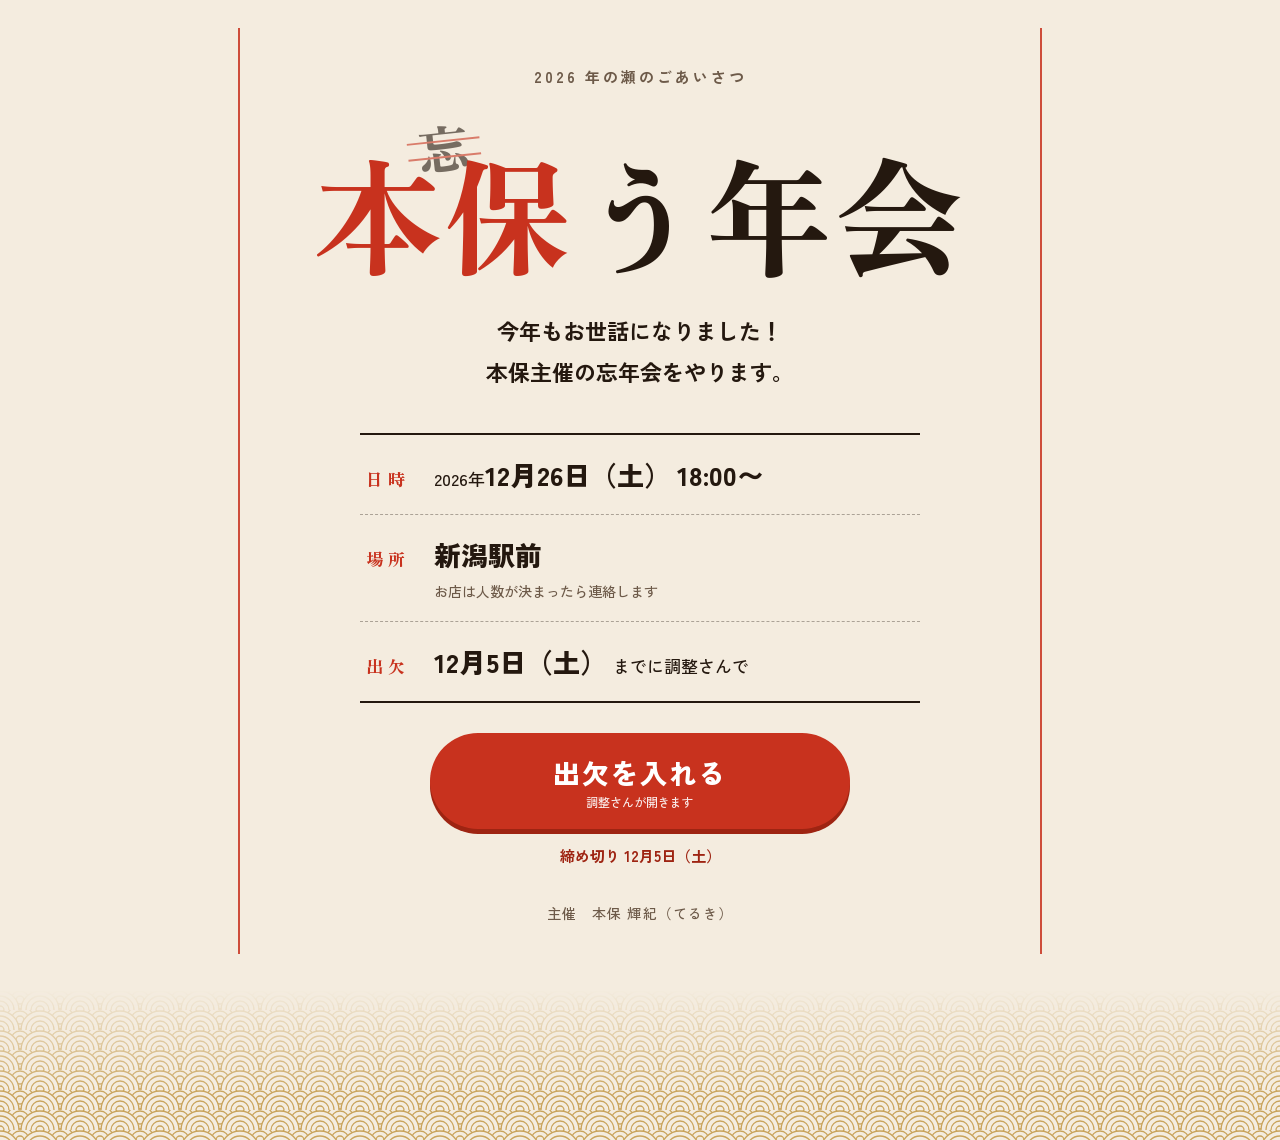
==== bonenkai-2026/index.html @ 5df753cf "本保う年会: 写真を外し、写真なしの版（dabc7ca）に戻す。OGPも写真なしの画像に" ====
<!doctype html>
<html lang="ja">
<head>
<meta charset="utf-8">
<meta name="viewport" content="width=device-width,initial-scale=1">
<title>本保う年会｜2026年12月26日（土）18:00〜 新潟駅前</title>
<meta name="description" content="今年もお世話になりました！本保主催の忘年会をやります。2026年12月26日（土）18:00〜、新潟駅前。出欠は12月5日（土）までに調整さんでお知らせください。">
<meta name="robots" content="noindex,nofollow">
<meta property="og:type" content="website">
<meta property="og:title" content="本保う年会｜12月26日（土）18:00〜 新潟駅前">
<meta property="og:description" content="今年もお世話になりました！本保主催の忘年会をやります。出欠は12月5日（土）までに調整さんで。">
<meta property="og:url" content="https://honbo-teruki.github.io/client-previews/bonenkai-2026/">
<meta property="og:image" content="https://honbo-teruki.github.io/client-previews/bonenkai-2026/img/ogp-v3.png">
<meta property="og:image:width" content="1200">
<meta property="og:image:height" content="630">
<meta name="twitter:card" content="summary_large_image">
<meta name="theme-color" content="#f4ecdf">
<link rel="icon" href="img/favicon.ico" sizes="any">
<link rel="icon" type="image/png" href="img/favicon-48.png">
<link rel="apple-touch-icon" href="img/apple-touch-icon.png">
<link rel="preconnect" href="https://fonts.googleapis.com">
<link rel="preconnect" href="https://fonts.gstatic.com" crossorigin>
<link href="https://fonts.googleapis.com/css2?family=Zen+Old+Mincho:wght@700;900&family=Zen+Kaku+Gothic+New:wght@500;700;900&display=swap" rel="stylesheet">
<link rel="stylesheet" href="style.css?v=4">
</head>
<body>
<main class="sheet">
  <p class="season"><span class="nw">2026</span> <span class="nw">年の瀬のごあいさつ</span></p>

  <h1 class="title" aria-label="本保う年会">
    <span class="honbo">
      <span class="strike" aria-hidden="true">忘</span>
      <span class="hb">本保</span>
    </span><span class="rest">う年会</span>
  </h1>

  <p class="msg"><span class="nw">今年もお世話に</span><span class="nw">なりました！</span><br><span class="nw">本保主催の忘年会を</span><span class="nw">やります。</span></p>

  <dl class="menu">
    <div class="row">
      <dt>日時</dt>
      <dd><span class="nw">2026年</span><span class="nw big">12月26日（土）</span><span class="nw big">18:00〜</span></dd>
    </div>
    <div class="row">
      <dt>場所</dt>
      <dd><span class="nw big">新潟駅前</span><small><span class="nw">お店は人数が決まったら</span><span class="nw">連絡します</span></small></dd>
    </div>
    <div class="row">
      <dt>出欠</dt>
      <dd><span class="nw big">12月5日（土）</span><span class="nw">までに調整さんで</span></dd>
    </div>
  </dl>

  <div class="cta">
    <a class="btn" href="https://chouseisan.com/s?h=5b93fd0602bd4fe986247aafb72ce0ce" target="_blank" rel="noopener">
      <span class="btn-main"><span class="nw">出欠を入れる</span></span>
      <span class="btn-sub"><span class="nw">調整さんが開きます</span></span>
    </a>
    <p class="due"><span class="nw">締め切り</span> <span class="nw">12月5日（土）</span></p>
  </div>

  <p class="host"><span class="nw">主催</span>　<span class="nw">本保 輝紀（てるき）</span></p>
</main>
<div class="wave" aria-hidden="true"></div>
</body>
</html>
---- bonenkai-2026/style.css ----
:root{
  --paper:#f4ecdf; --ink:#24180f; --shu:#c8321e; --shu-dark:#9e2412; --gold:#b8892f; --muted:#6d5a49;
}
*{box-sizing:border-box;margin:0;padding:0}
html{-webkit-text-size-adjust:100%}
body{
  background:var(--paper);
  color:var(--ink);
  font-family:"Zen Kaku Gothic New","Hiragino Kaku Gothic ProN","Noto Sans JP",sans-serif;
  font-weight:500; line-height:1.7;
  word-break:keep-all; overflow-wrap:anywhere; line-break:strict;
  min-height:100vh;
}
.nw{white-space:nowrap;display:inline-block}
.sheet{
  max-width:640px; margin:0 auto; padding:44px 24px 40px;
  position:relative;
}
/* 縦の朱の罫（品書きの縁） */
.sheet::before,.sheet::after{
  content:""; position:absolute; top:28px; bottom:28px; width:2px; background:var(--shu); opacity:.85;
}
.sheet::before{left:8px} .sheet::after{right:8px}

.season{
  font-size:13px; letter-spacing:.2em; color:var(--muted); text-align:center; font-weight:700;
}

/* タイトル */
.title{
  font-family:"Zen Old Mincho","Hiragino Mincho ProN","Noto Serif JP",serif;
  font-weight:900; text-align:center; line-height:1;
  margin:34px 0 26px; white-space:nowrap;
  font-size:clamp(46px,16vw,112px); letter-spacing:.02em;
}
.honbo{position:relative; display:inline-block}
.hb{
  color:var(--shu);
  position:relative; display:inline-block;
}
/* 赤ペンで直した「忘」 */
.strike{
  position:absolute; left:50%; top:-.52em; transform:translateX(-50%) rotate(-6deg);
  font-size:.4em; color:var(--ink); opacity:.6; line-height:1;
}
.strike::after{
  content:""; position:absolute; left:-18%; right:-18%; top:38%; height:.26em;
  border-top:2px solid var(--shu); border-bottom:2px solid var(--shu);
}
.rest{display:inline-block}

.msg{
  text-align:center; font-size:clamp(16px,4.4vw,19px); font-weight:700; line-height:1.9;
}

/* 品書き風の要項 */
.menu{margin:30px auto 0; max-width:480px}
.row{
  display:grid; grid-template-columns:3.6em 1fr; align-items:baseline; gap:0 10px;
  padding:14px 4px; border-bottom:1px dashed rgba(36,24,15,.35);
}
.row:first-child{border-top:2px solid var(--ink)}
.row:last-child{border-bottom:2px solid var(--ink)}
dt{
  font-family:"Zen Old Mincho",serif; font-weight:900; font-size:15px; color:var(--shu);
  letter-spacing:.3em;
}
dd{font-size:15px; line-height:1.6}
dd .big{font-size:clamp(19px,5.4vw,23px); font-weight:900; margin-right:.25em}
dd small{display:block; font-size:13px; color:var(--muted); margin-top:4px}

/* 出欠ボタン */
.cta{text-align:center; margin-top:30px}
.btn{
  display:inline-flex; flex-direction:column; align-items:center; justify-content:center;
  width:min(100%,380px); padding:18px 20px 14px;
  background:var(--shu); color:#fff; text-decoration:none; border-radius:999px;
  box-shadow:0 5px 0 var(--shu-dark);
  transition:transform .12s, box-shadow .12s;
}
.btn:hover{transform:translateY(2px); box-shadow:0 3px 0 var(--shu-dark)}
.btn:active{transform:translateY(5px); box-shadow:0 0 0 var(--shu-dark)}
.btn:focus-visible{outline:3px solid var(--gold); outline-offset:4px}
.btn-main{font-size:clamp(20px,5.8vw,24px); font-weight:900; letter-spacing:.08em; line-height:1.3}
.btn-sub{font-size:12px; opacity:.9; margin-top:2px}
.due{margin-top:14px; font-size:14px; font-weight:700; color:var(--shu-dark)}

.host{
  margin-top:34px; text-align:center; font-size:13px; color:var(--muted); letter-spacing:.08em;
}

/* 青海波の帯（年の瀬の縁起柄） */
.wave{
  height:110px; margin-top:8px;
  background-image:url("data:image/svg+xml,%3Csvg xmlns=%27http://www.w3.org/2000/svg%27 width=%2740%27 height=%2720%27 viewBox=%270 0 40 20%27%3E%3Cg fill=%27%23f4ecdf%27 stroke=%27%23c9a35a%27 stroke-width=%271.3%27%3E%3Ccircle cx=%270%27 cy=%270%27 r=%2719%27/%3E%3Ccircle cx=%270%27 cy=%270%27 r=%2714%27/%3E%3Ccircle cx=%270%27 cy=%270%27 r=%279%27/%3E%3Ccircle cx=%270%27 cy=%270%27 r=%274%27/%3E%3Ccircle cx=%2740%27 cy=%270%27 r=%2719%27/%3E%3Ccircle cx=%2740%27 cy=%270%27 r=%2714%27/%3E%3Ccircle cx=%2740%27 cy=%270%27 r=%279%27/%3E%3Ccircle cx=%2740%27 cy=%270%27 r=%274%27/%3E%3Ccircle cx=%2720%27 cy=%2710%27 r=%2719%27/%3E%3Ccircle cx=%2720%27 cy=%2710%27 r=%2714%27/%3E%3Ccircle cx=%2720%27 cy=%2710%27 r=%279%27/%3E%3Ccircle cx=%2720%27 cy=%2710%27 r=%274%27/%3E%3Ccircle cx=%270%27 cy=%2720%27 r=%2719%27/%3E%3Ccircle cx=%270%27 cy=%2720%27 r=%2714%27/%3E%3Ccircle cx=%270%27 cy=%2720%27 r=%279%27/%3E%3Ccircle cx=%270%27 cy=%2720%27 r=%274%27/%3E%3Ccircle cx=%2740%27 cy=%2720%27 r=%2719%27/%3E%3Ccircle cx=%2740%27 cy=%2720%27 r=%2714%27/%3E%3Ccircle cx=%2740%27 cy=%2720%27 r=%279%27/%3E%3Ccircle cx=%2740%27 cy=%2720%27 r=%274%27/%3E%3C/g%3E%3C/svg%3E");
  background-size:40px 20px;
  -webkit-mask-image:linear-gradient(to bottom,transparent,#000 70%);
          mask-image:linear-gradient(to bottom,transparent,#000 70%);
}
@media (min-width:900px){
  .sheet{max-width:820px; padding:64px 64px 56px}
  .season{font-size:15px}
  .title{margin:58px 0 34px; font-size:128px}
  .msg{font-size:22px}
  .menu{max-width:560px; margin-top:40px}
  .row{padding:18px 6px}
  dt{font-size:17px}
  dd{font-size:17px}
  dd .big{font-size:27px}
  dd small{font-size:14px}
  .btn{width:420px; padding:22px 24px 16px}
  .btn-main{font-size:27px}
  .due{font-size:15px}
  .host{font-size:14px}
  .wave{height:150px}
}
body{display:flex; flex-direction:column}
.sheet{flex:1 0 auto; width:100%}
.wave{flex:0 0 auto}
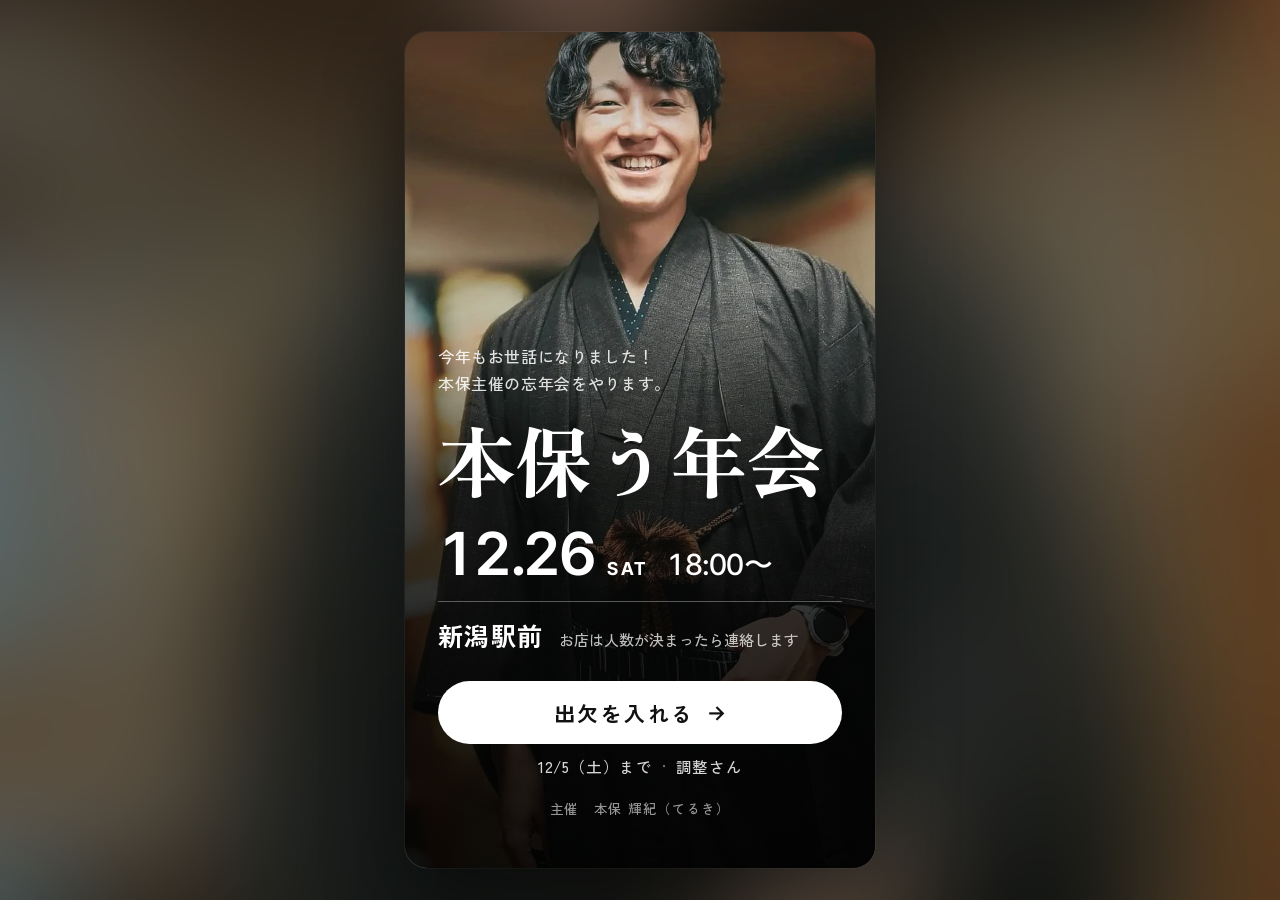
==== commit f3dcc7d7: "本保う年会: 着物の写真1枚に白文字を載せるストーリー型の1画面デザインに作り直し。ストーリー用PNG・OGP v4を追加" ====
--- a/bonenkai-2026/index.html
+++ b/bonenkai-2026/index.html
@@ -2,7 +2,7 @@
 <html lang="ja">
 <head>
 <meta charset="utf-8">
-<meta name="viewport" content="width=device-width,initial-scale=1">
+<meta name="viewport" content="width=device-width,initial-scale=1,viewport-fit=cover">
 <title>本保う年会｜2026年12月26日（土）18:00〜 新潟駅前</title>
 <meta name="description" content="今年もお世話になりました！本保主催の忘年会をやります。2026年12月26日（土）18:00〜、新潟駅前。出欠は12月5日（土）までに調整さんでお知らせください。">
 <meta name="robots" content="noindex,nofollow">
@@ -10,57 +10,42 @@
 <meta property="og:title" content="本保う年会｜12月26日（土）18:00〜 新潟駅前">
 <meta property="og:description" content="今年もお世話になりました！本保主催の忘年会をやります。出欠は12月5日（土）までに調整さんで。">
 <meta property="og:url" content="https://honbo-teruki.github.io/client-previews/bonenkai-2026/">
-<meta property="og:image" content="https://honbo-teruki.github.io/client-previews/bonenkai-2026/img/ogp-v3.png">
+<meta property="og:image" content="https://honbo-teruki.github.io/client-previews/bonenkai-2026/img/ogp-v4.jpg">
 <meta property="og:image:width" content="1200">
 <meta property="og:image:height" content="630">
 <meta name="twitter:card" content="summary_large_image">
-<meta name="theme-color" content="#f4ecdf">
+<meta name="theme-color" content="#111111">
 <link rel="icon" href="img/favicon.ico" sizes="any">
 <link rel="icon" type="image/png" href="img/favicon-48.png">
 <link rel="apple-touch-icon" href="img/apple-touch-icon.png">
+<link rel="preload" as="image" href="img/kimono-portrait.webp">
 <link rel="preconnect" href="https://fonts.googleapis.com">
 <link rel="preconnect" href="https://fonts.gstatic.com" crossorigin>
-<link href="https://fonts.googleapis.com/css2?family=Zen+Old+Mincho:wght@700;900&family=Zen+Kaku+Gothic+New:wght@500;700;900&display=swap" rel="stylesheet">
-<link rel="stylesheet" href="style.css?v=4">
+<link href="https://fonts.googleapis.com/css2?family=Inter+Tight:wght@500;600;700&family=Zen+Old+Mincho:wght@700;900&family=Zen+Kaku+Gothic+New:wght@500;700&display=swap" rel="stylesheet">
+<link rel="stylesheet" href="style.css?v=5">
 </head>
 <body>
-<main class="sheet">
-  <p class="season"><span class="nw">2026</span> <span class="nw">年の瀬のごあいさつ</span></p>
+<div class="backdrop" aria-hidden="true"></div>
+<main class="story">
+  <img class="photo" src="img/kimono-portrait.webp" width="810" height="1440" alt="本保輝紀">
+  <div class="shade" aria-hidden="true"></div>
 
-  <h1 class="title" aria-label="本保う年会">
-    <span class="honbo">
-      <span class="strike" aria-hidden="true">忘</span>
-      <span class="hb">本保</span>
-    </span><span class="rest">う年会</span>
-  </h1>
+  <div class="content">
+    <p class="memo"><span class="nw">今年もお世話に</span><span class="nw">なりました！</span><br><span class="nw">本保主催の忘年会を</span><span class="nw">やります。</span></p>
 
-  <p class="msg"><span class="nw">今年もお世話に</span><span class="nw">なりました！</span><br><span class="nw">本保主催の忘年会を</span><span class="nw">やります。</span></p>
+    <h1 class="title">本保う年会</h1>
 
-  <dl class="menu">
-    <div class="row">
-      <dt>日時</dt>
-      <dd><span class="nw">2026年</span><span class="nw big">12月26日（土）</span><span class="nw big">18:00〜</span></dd>
+    <p class="when"><span class="date">12.26</span><span class="dow">SAT</span><span class="time">18:00〜</span></p>
+
+    <p class="where"><span class="nw place">新潟駅前</span><span class="nw note">お店は人数が決まったら連絡します</span></p>
+
+    <div class="rsvp">
+      <a class="btn" href="https://chouseisan.com/s?h=5b93fd0602bd4fe986247aafb72ce0ce" target="_blank" rel="noopener">出欠を入れる<span class="arrow" aria-hidden="true">→</span></a>
+      <p class="due"><span class="nw">12/5（土）まで</span><span class="sep" aria-hidden="true">·</span><span class="nw">調整さん</span></p>
     </div>
-    <div class="row">
-      <dt>場所</dt>
-      <dd><span class="nw big">新潟駅前</span><small><span class="nw">お店は人数が決まったら</span><span class="nw">連絡します</span></small></dd>
-    </div>
-    <div class="row">
-      <dt>出欠</dt>
-      <dd><span class="nw big">12月5日（土）</span><span class="nw">までに調整さんで</span></dd>
-    </div>
-  </dl>
 
-  <div class="cta">
-    <a class="btn" href="https://chouseisan.com/s?h=5b93fd0602bd4fe986247aafb72ce0ce" target="_blank" rel="noopener">
-      <span class="btn-main"><span class="nw">出欠を入れる</span></span>
-      <span class="btn-sub"><span class="nw">調整さんが開きます</span></span>
-    </a>
-    <p class="due"><span class="nw">締め切り</span> <span class="nw">12月5日（土）</span></p>
+    <p class="host"><span class="nw">主催　本保 輝紀（てるき）</span></p>
   </div>
-
-  <p class="host"><span class="nw">主催</span>　<span class="nw">本保 輝紀（てるき）</span></p>
 </main>
-<div class="wave" aria-hidden="true"></div>
 </body>
 </html>
--- a/bonenkai-2026/style.css
+++ b/bonenkai-2026/style.css
@@ -1,119 +1,105 @@
-:root{
-  --paper:#f4ecdf; --ink:#24180f; --shu:#c8321e; --shu-dark:#9e2412; --gold:#b8892f; --muted:#6d5a49;
-}
+:root{--shu:#e2412b}
 *{box-sizing:border-box;margin:0;padding:0}
+html,body{height:100%}
 html{-webkit-text-size-adjust:100%}
 body{
-  background:var(--paper);
-  color:var(--ink);
-  font-family:"Zen Kaku Gothic New","Hiragino Kaku Gothic ProN","Noto Sans JP",sans-serif;
-  font-weight:500; line-height:1.7;
-  word-break:keep-all; overflow-wrap:anywhere; line-break:strict;
-  min-height:100vh;
+  background:#0d0d0d; color:#fff;
+  font-family:"Zen Kaku Gothic New","Hiragino Sans","Noto Sans JP",sans-serif;
+  font-weight:500; word-break:keep-all; line-break:strict;
+  -webkit-font-smoothing:antialiased;
+  display:grid; place-items:center; min-height:100svh; overflow-x:hidden;
 }
 .nw{white-space:nowrap;display:inline-block}
-.sheet{
-  max-width:640px; margin:0 auto; padding:44px 24px 40px;
-  position:relative;
+
+.backdrop{display:none}
+
+/* 1枚絵のストーリー */
+.story{
+  position:relative; overflow:hidden; isolation:isolate;
+  width:100vw; height:100svh; min-height:560px;
+  container-type:size;
 }
-/* 縦の朱の罫（品書きの縁） */
-.sheet::before,.sheet::after{
-  content:""; position:absolute; top:28px; bottom:28px; width:2px; background:var(--shu); opacity:.85;
+.photo{
+  position:absolute; inset:0; width:100%; height:100%;
+  object-fit:cover; object-position:50% 0%; z-index:-2;
 }
-.sheet::before{left:8px} .sheet::after{right:8px}
-
-.season{
-  font-size:13px; letter-spacing:.2em; color:var(--muted); text-align:center; font-weight:700;
+.shade{
+  position:absolute; inset:0; z-index:-1;
+  background:
+    linear-gradient(to bottom, rgba(0,0,0,.28) 0%, rgba(0,0,0,0) 14%),
+    linear-gradient(to top, rgba(0,0,0,.9) 0%, rgba(0,0,0,.8) 30%, rgba(0,0,0,.6) 46%, rgba(0,0,0,.22) 60%, rgba(0,0,0,0) 70%);
 }
 
-/* タイトル */
+.content{
+  position:absolute; left:0; right:0; bottom:0;
+  padding:0 7cqw calc(6cqh + env(safe-area-inset-bottom));
+  display:flex; flex-direction:column;
+}
+
+.memo{
+  font-size:max(12px,3.4cqw); line-height:1.7; font-weight:500;
+  color:rgba(255,255,255,.86); letter-spacing:.04em;
+}
+
 .title{
   font-family:"Zen Old Mincho","Hiragino Mincho ProN","Noto Serif JP",serif;
-  font-weight:900; text-align:center; line-height:1;
-  margin:34px 0 26px; white-space:nowrap;
-  font-size:clamp(46px,16vw,112px); letter-spacing:.02em;
-}
-.honbo{position:relative; display:inline-block}
-.hb{
-  color:var(--shu);
-  position:relative; display:inline-block;
-}
-/* 赤ペンで直した「忘」 */
-.strike{
-  position:absolute; left:50%; top:-.52em; transform:translateX(-50%) rotate(-6deg);
-  font-size:.4em; color:var(--ink); opacity:.6; line-height:1;
-}
-.strike::after{
-  content:""; position:absolute; left:-18%; right:-18%; top:38%; height:.26em;
-  border-top:2px solid var(--shu); border-bottom:2px solid var(--shu);
-}
-.rest{display:inline-block}
-
-.msg{
-  text-align:center; font-size:clamp(16px,4.4vw,19px); font-weight:700; line-height:1.9;
+  font-weight:900; white-space:nowrap; line-height:1;
+  font-size:16.6cqw; letter-spacing:-.01em;
+  margin-top:2.6cqh; position:relative;
+  text-shadow:0 2px 24px rgba(0,0,0,.25);
 }
 
-/* 品書き風の要項 */
-.menu{margin:30px auto 0; max-width:480px}
-.row{
-  display:grid; grid-template-columns:3.6em 1fr; align-items:baseline; gap:0 10px;
-  padding:14px 4px; border-bottom:1px dashed rgba(36,24,15,.35);
+.when{
+  display:flex; align-items:baseline; gap:2.6cqw; margin-top:3.2cqh;
+  font-family:"Inter Tight","Inter",sans-serif; font-feature-settings:"tnum" 1;
+  white-space:nowrap;
 }
-.row:first-child{border-top:2px solid var(--ink)}
-.row:last-child{border-bottom:2px solid var(--ink)}
-dt{
-  font-family:"Zen Old Mincho",serif; font-weight:900; font-size:15px; color:var(--shu);
-  letter-spacing:.3em;
+.date{font-size:12.6cqw; font-weight:600; letter-spacing:-.035em; line-height:1}
+.dow{font-size:3.8cqw; font-weight:700; letter-spacing:.16em; margin-right:1.4cqw}
+.time{font-size:6.2cqw; font-weight:500; letter-spacing:-.015em}
+
+.where{
+  display:flex; flex-wrap:wrap; align-items:baseline; gap:.2em 3.2cqw;
+  margin-top:1.8cqh; padding-top:1.8cqh; border-top:1px solid rgba(255,255,255,.32);
 }
-dd{font-size:15px; line-height:1.6}
-dd .big{font-size:clamp(19px,5.4vw,23px); font-weight:900; margin-right:.25em}
-dd small{display:block; font-size:13px; color:var(--muted); margin-top:4px}
+.place{font-size:5.4cqw; font-weight:700; letter-spacing:.06em}
+.note{font-size:max(11px,3.2cqw); color:rgba(255,255,255,.74)}
 
-/* 出欠ボタン */
-.cta{text-align:center; margin-top:30px}
+.rsvp{margin-top:3.4cqh}
 .btn{
-  display:inline-flex; flex-direction:column; align-items:center; justify-content:center;
-  width:min(100%,380px); padding:18px 20px 14px;
-  background:var(--shu); color:#fff; text-decoration:none; border-radius:999px;
-  box-shadow:0 5px 0 var(--shu-dark);
-  transition:transform .12s, box-shadow .12s;
+  display:flex; align-items:center; justify-content:center; gap:.6em;
+  height:max(48px,13.4cqw); border-radius:999px;
+  background:#fff; color:#111; text-decoration:none;
+  font-size:max(15px,4.4cqw); font-weight:700; letter-spacing:.12em;
+  transition:transform .15s ease, background .15s ease;
 }
-.btn:hover{transform:translateY(2px); box-shadow:0 3px 0 var(--shu-dark)}
-.btn:active{transform:translateY(5px); box-shadow:0 0 0 var(--shu-dark)}
-.btn:focus-visible{outline:3px solid var(--gold); outline-offset:4px}
-.btn-main{font-size:clamp(20px,5.8vw,24px); font-weight:900; letter-spacing:.08em; line-height:1.3}
-.btn-sub{font-size:12px; opacity:.9; margin-top:2px}
-.due{margin-top:14px; font-size:14px; font-weight:700; color:var(--shu-dark)}
+.btn .arrow{font-family:"Inter Tight",sans-serif; font-weight:600; letter-spacing:0; transition:transform .15s ease}
+.btn:hover{background:#f1f1f1}
+.btn:hover .arrow{transform:translateX(3px)}
+.btn:active{transform:scale(.985)}
+.btn:focus-visible{outline:2px solid #fff; outline-offset:3px}
+.due{
+  margin-top:1.3cqh; text-align:center; font-size:max(12px,3.3cqw);
+  color:rgba(255,255,255,.84); letter-spacing:.04em;
+}
+.due .sep{margin:0 .6em; opacity:.6}
 
 .host{
-  margin-top:34px; text-align:center; font-size:13px; color:var(--muted); letter-spacing:.08em;
+  margin-top:2.6cqh; text-align:center; font-size:max(10px,2.8cqw);
+  color:rgba(255,255,255,.58); letter-spacing:.12em;
 }
 
-/* 青海波の帯（年の瀬の縁起柄） */
-.wave{
-  height:110px; margin-top:8px;
-  background-image:url("data:image/svg+xml,%3Csvg xmlns=%27http://www.w3.org/2000/svg%27 width=%2740%27 height=%2720%27 viewBox=%270 0 40 20%27%3E%3Cg fill=%27%23f4ecdf%27 stroke=%27%23c9a35a%27 stroke-width=%271.3%27%3E%3Ccircle cx=%270%27 cy=%270%27 r=%2719%27/%3E%3Ccircle cx=%270%27 cy=%270%27 r=%2714%27/%3E%3Ccircle cx=%270%27 cy=%270%27 r=%279%27/%3E%3Ccircle cx=%270%27 cy=%270%27 r=%274%27/%3E%3Ccircle cx=%2740%27 cy=%270%27 r=%2719%27/%3E%3Ccircle cx=%2740%27 cy=%270%27 r=%2714%27/%3E%3Ccircle cx=%2740%27 cy=%270%27 r=%279%27/%3E%3Ccircle cx=%2740%27 cy=%270%27 r=%274%27/%3E%3Ccircle cx=%2720%27 cy=%2710%27 r=%2719%27/%3E%3Ccircle cx=%2720%27 cy=%2710%27 r=%2714%27/%3E%3Ccircle cx=%2720%27 cy=%2710%27 r=%279%27/%3E%3Ccircle cx=%2720%27 cy=%2710%27 r=%274%27/%3E%3Ccircle cx=%270%27 cy=%2720%27 r=%2719%27/%3E%3Ccircle cx=%270%27 cy=%2720%27 r=%2714%27/%3E%3Ccircle cx=%270%27 cy=%2720%27 r=%279%27/%3E%3Ccircle cx=%270%27 cy=%2720%27 r=%274%27/%3E%3Ccircle cx=%2740%27 cy=%2720%27 r=%2719%27/%3E%3Ccircle cx=%2740%27 cy=%2720%27 r=%2714%27/%3E%3Ccircle cx=%2740%27 cy=%2720%27 r=%279%27/%3E%3Ccircle cx=%2740%27 cy=%2720%27 r=%274%27/%3E%3C/g%3E%3C/svg%3E");
-  background-size:40px 20px;
-  -webkit-mask-image:linear-gradient(to bottom,transparent,#000 70%);
-          mask-image:linear-gradient(to bottom,transparent,#000 70%);
+/* PC・タブレット：中央に9:16、周りはぼかした写真 */
+@media (min-aspect-ratio:3/4) and (min-width:600px){
+  .backdrop{
+    display:block; position:fixed; inset:-60px; z-index:-1;
+    background:url(img/kimono-blur.webp) center 30%/cover no-repeat;
+    filter:blur(28px) brightness(.55) saturate(1.1); transform:scale(1.08);
+  }
+  body{background:#141210}
+  .story{
+    width:auto; height:min(calc(100svh - 64px), 980px); min-height:0;
+    aspect-ratio:9/16; border-radius:22px;
+    box-shadow:0 30px 80px rgba(0,0,0,.45), 0 0 0 1px rgba(255,255,255,.06);
+  }
 }
-@media (min-width:900px){
-  .sheet{max-width:820px; padding:64px 64px 56px}
-  .season{font-size:15px}
-  .title{margin:58px 0 34px; font-size:128px}
-  .msg{font-size:22px}
-  .menu{max-width:560px; margin-top:40px}
-  .row{padding:18px 6px}
-  dt{font-size:17px}
-  dd{font-size:17px}
-  dd .big{font-size:27px}
-  dd small{font-size:14px}
-  .btn{width:420px; padding:22px 24px 16px}
-  .btn-main{font-size:27px}
-  .due{font-size:15px}
-  .host{font-size:14px}
-  .wave{height:150px}
-}
-body{display:flex; flex-direction:column}
-.sheet{flex:1 0 auto; width:100%}
-.wave{flex:0 0 auto}
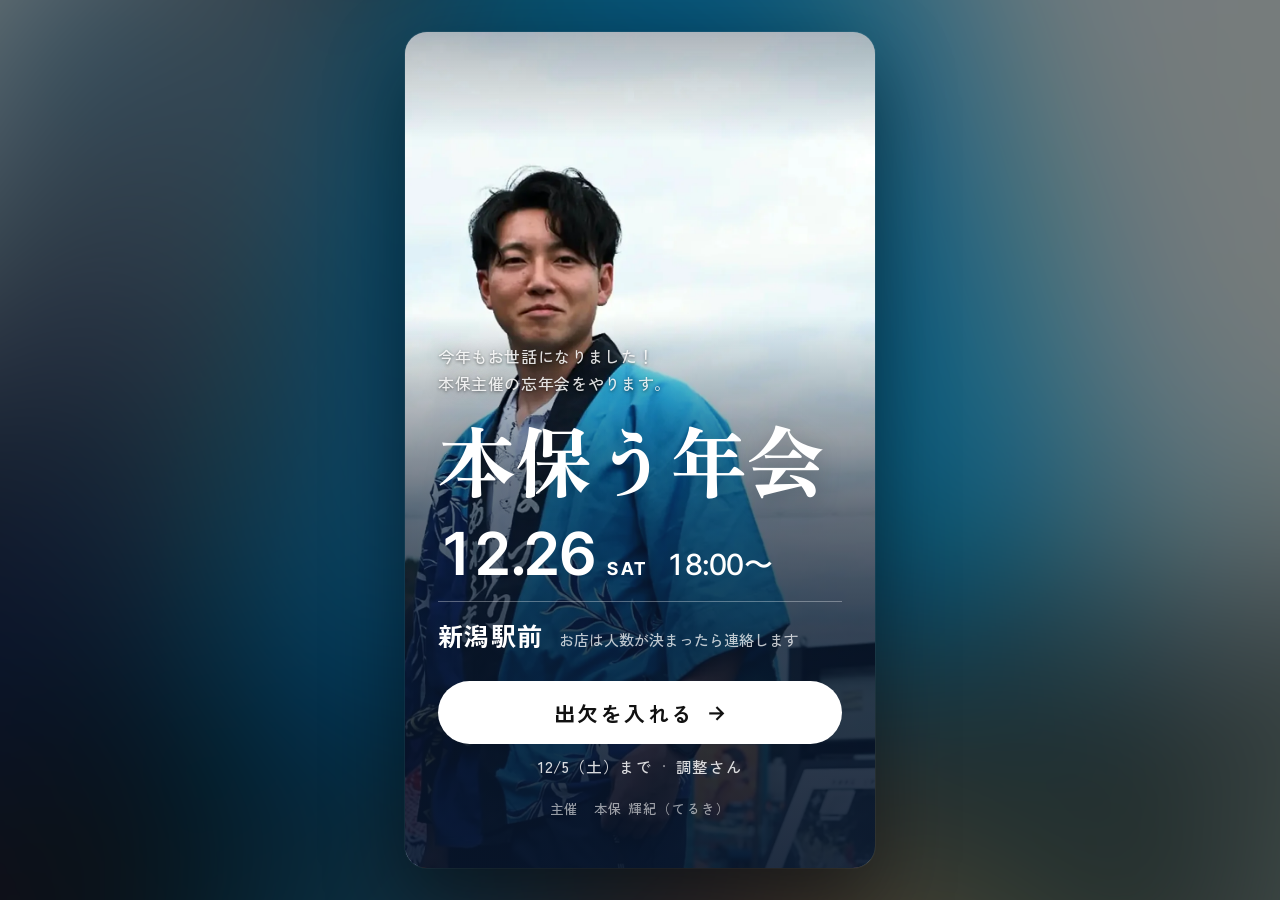
==== commit bd6bad1a: "本保う年会: 写真を法被（D案）に差し替え。色・シャープを整え、グラデーションを長く。story.png・OGP v5を更新、着物の画像を削除" ====
--- a/bonenkai-2026/index.html
+++ b/bonenkai-2026/index.html
@@ -10,24 +10,24 @@
 <meta property="og:title" content="本保う年会｜12月26日（土）18:00〜 新潟駅前">
 <meta property="og:description" content="今年もお世話になりました！本保主催の忘年会をやります。出欠は12月5日（土）までに調整さんで。">
 <meta property="og:url" content="https://honbo-teruki.github.io/client-previews/bonenkai-2026/">
-<meta property="og:image" content="https://honbo-teruki.github.io/client-previews/bonenkai-2026/img/ogp-v4.jpg">
+<meta property="og:image" content="https://honbo-teruki.github.io/client-previews/bonenkai-2026/img/ogp-v5.jpg">
 <meta property="og:image:width" content="1200">
 <meta property="og:image:height" content="630">
 <meta name="twitter:card" content="summary_large_image">
-<meta name="theme-color" content="#111111">
+<meta name="theme-color" content="#08162c">
 <link rel="icon" href="img/favicon.ico" sizes="any">
 <link rel="icon" type="image/png" href="img/favicon-48.png">
 <link rel="apple-touch-icon" href="img/apple-touch-icon.png">
-<link rel="preload" as="image" href="img/kimono-portrait.webp">
+<link rel="preload" as="image" href="img/happi-portrait.webp">
 <link rel="preconnect" href="https://fonts.googleapis.com">
 <link rel="preconnect" href="https://fonts.gstatic.com" crossorigin>
 <link href="https://fonts.googleapis.com/css2?family=Inter+Tight:wght@500;600;700&family=Zen+Old+Mincho:wght@700;900&family=Zen+Kaku+Gothic+New:wght@500;700&display=swap" rel="stylesheet">
-<link rel="stylesheet" href="style.css?v=5">
+<link rel="stylesheet" href="style.css?v=6">
 </head>
 <body>
 <div class="backdrop" aria-hidden="true"></div>
 <main class="story">
-  <img class="photo" src="img/kimono-portrait.webp" width="810" height="1440" alt="本保輝紀">
+  <img class="photo" src="img/happi-portrait.webp" width="1080" height="1994" alt="本保輝紀">
   <div class="shade" aria-hidden="true"></div>
 
   <div class="content">
--- a/bonenkai-2026/style.css
+++ b/bonenkai-2026/style.css
@@ -3,7 +3,7 @@
 html,body{height:100%}
 html{-webkit-text-size-adjust:100%}
 body{
-  background:#0d0d0d; color:#fff;
+  background:#08162c; color:#fff;
   font-family:"Zen Kaku Gothic New","Hiragino Sans","Noto Sans JP",sans-serif;
   font-weight:500; word-break:keep-all; line-break:strict;
   -webkit-font-smoothing:antialiased;
@@ -21,13 +21,13 @@
 }
 .photo{
   position:absolute; inset:0; width:100%; height:100%;
-  object-fit:cover; object-position:50% 0%; z-index:-2;
+  object-fit:cover; object-position:30% 0%; z-index:-2;
 }
 .shade{
   position:absolute; inset:0; z-index:-1;
   background:
-    linear-gradient(to bottom, rgba(0,0,0,.28) 0%, rgba(0,0,0,0) 14%),
-    linear-gradient(to top, rgba(0,0,0,.9) 0%, rgba(0,0,0,.8) 30%, rgba(0,0,0,.6) 46%, rgba(0,0,0,.22) 60%, rgba(0,0,0,0) 70%);
+    linear-gradient(to bottom, rgba(8,22,44,.30) 0%, rgba(8,22,44,0) 13%),
+    linear-gradient(to bottom, rgba(8,22,44,0) 34%, rgba(8,22,44,.32) 45%, rgba(8,22,44,.62) 57%, rgba(8,22,44,.8) 72%, rgba(8,22,44,.9) 100%);
 }
 
 .content{
@@ -37,6 +37,7 @@
 }
 
 .memo{
+  text-shadow:0 1px 3px rgba(0,0,0,.45),0 0 16px rgba(0,0,0,.35);
   font-size:max(12px,3.4cqw); line-height:1.7; font-weight:500;
   color:rgba(255,255,255,.86); letter-spacing:.04em;
 }
@@ -93,10 +94,10 @@
 @media (min-aspect-ratio:3/4) and (min-width:600px){
   .backdrop{
     display:block; position:fixed; inset:-60px; z-index:-1;
-    background:url(img/kimono-blur.webp) center 30%/cover no-repeat;
-    filter:blur(28px) brightness(.55) saturate(1.1); transform:scale(1.08);
+    background:url(img/happi-blur.webp) center/cover no-repeat;
+    filter:blur(36px) brightness(.5) saturate(1.15); transform:scale(1.08);
   }
-  body{background:#141210}
+  body{background:#0a1220}
   .story{
     width:auto; height:min(calc(100svh - 64px), 980px); min-height:0;
     aspect-ratio:9/16; border-radius:22px;
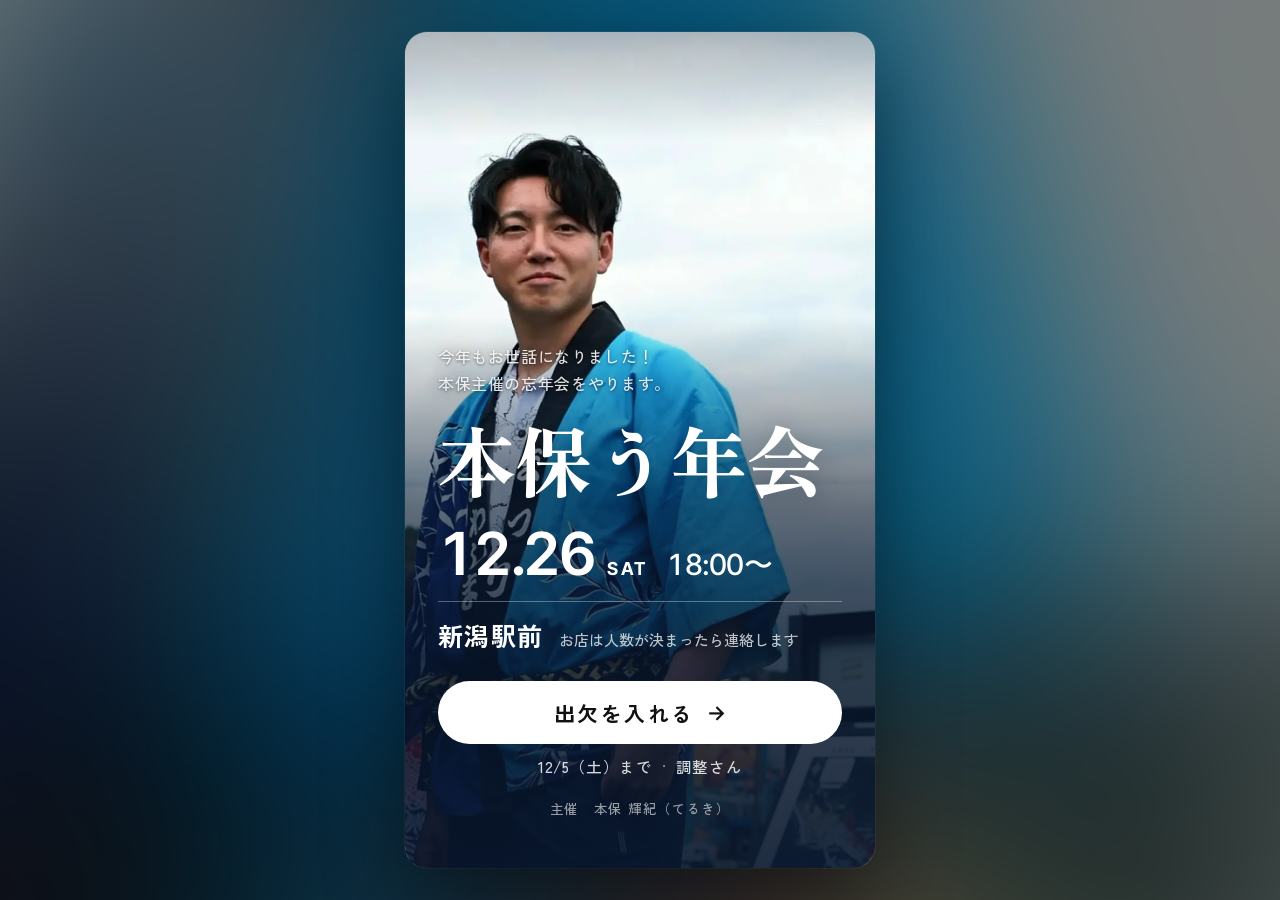
==== commit dd53427e: "本保う年会: 縦に余る画面では写真を少し上げ、顔とメモの間を空ける" ====
--- a/bonenkai-2026/index.html
+++ b/bonenkai-2026/index.html
@@ -22,7 +22,7 @@
 <link rel="preconnect" href="https://fonts.googleapis.com">
 <link rel="preconnect" href="https://fonts.gstatic.com" crossorigin>
 <link href="https://fonts.googleapis.com/css2?family=Inter+Tight:wght@500;600;700&family=Zen+Old+Mincho:wght@700;900&family=Zen+Kaku+Gothic+New:wght@500;700&display=swap" rel="stylesheet">
-<link rel="stylesheet" href="style.css?v=6">
+<link rel="stylesheet" href="style.css?v=7">
 </head>
 <body>
 <div class="backdrop" aria-hidden="true"></div>
--- a/bonenkai-2026/style.css
+++ b/bonenkai-2026/style.css
@@ -21,7 +21,7 @@
 }
 .photo{
   position:absolute; inset:0; width:100%; height:100%;
-  object-fit:cover; object-position:30% 0%; z-index:-2;
+  object-fit:cover; object-position:30% 100%; z-index:-2;
 }
 .shade{
   position:absolute; inset:0; z-index:-1;
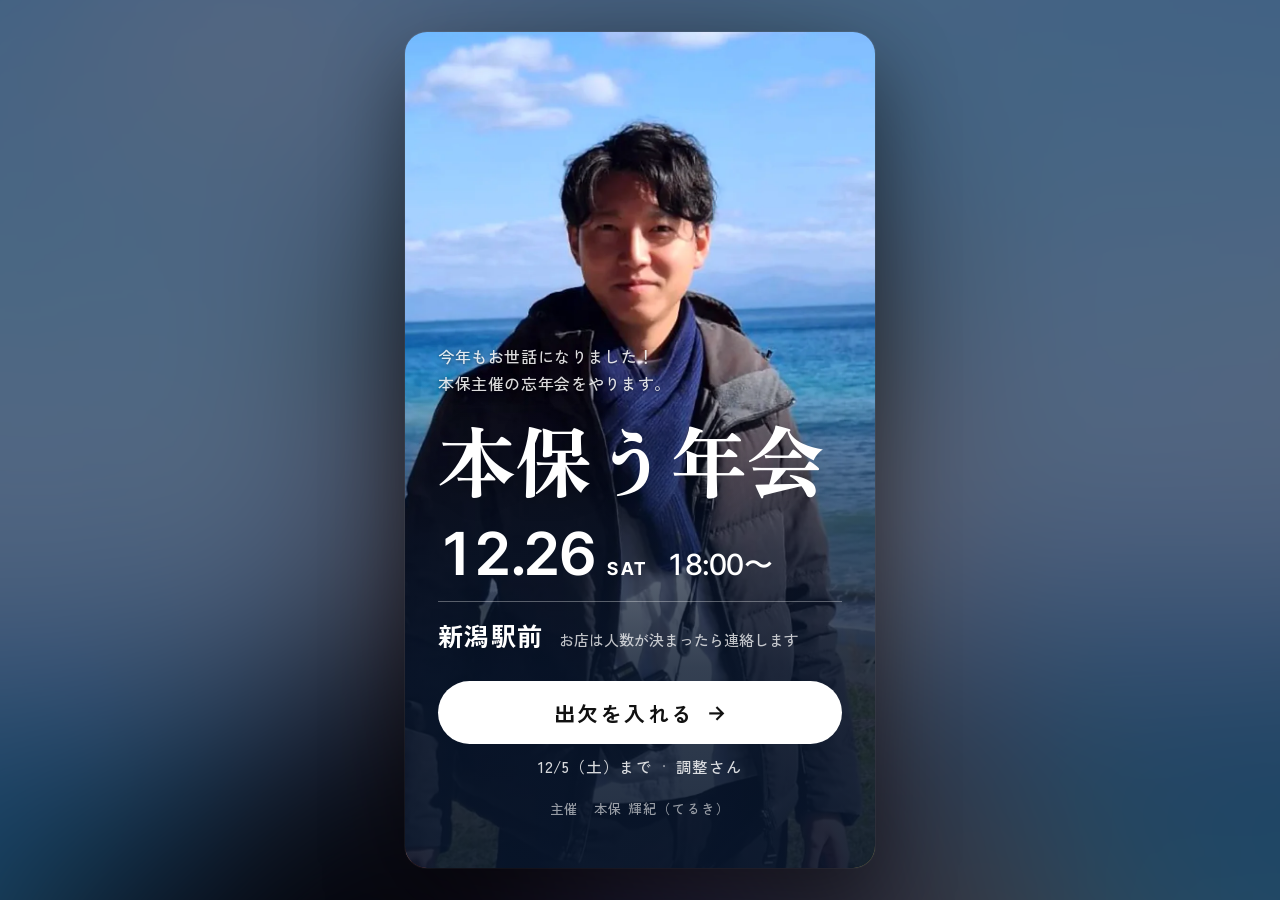
==== commit 0ca343b8: "本保う年会: 写真を粟島の海辺（ダウン・紺のマフラー）に差し替え。story.png・OGP v6を更新、法被の画像とogp-v5を削除" ====
--- a/bonenkai-2026/index.html
+++ b/bonenkai-2026/index.html
@@ -10,7 +10,7 @@
 <meta property="og:title" content="本保う年会｜12月26日（土）18:00〜 新潟駅前">
 <meta property="og:description" content="今年もお世話になりました！本保主催の忘年会をやります。出欠は12月5日（土）までに調整さんで。">
 <meta property="og:url" content="https://honbo-teruki.github.io/client-previews/bonenkai-2026/">
-<meta property="og:image" content="https://honbo-teruki.github.io/client-previews/bonenkai-2026/img/ogp-v5.jpg">
+<meta property="og:image" content="https://honbo-teruki.github.io/client-previews/bonenkai-2026/img/ogp-v6.jpg">
 <meta property="og:image:width" content="1200">
 <meta property="og:image:height" content="630">
 <meta name="twitter:card" content="summary_large_image">
@@ -18,16 +18,16 @@
 <link rel="icon" href="img/favicon.ico" sizes="any">
 <link rel="icon" type="image/png" href="img/favicon-48.png">
 <link rel="apple-touch-icon" href="img/apple-touch-icon.png">
-<link rel="preload" as="image" href="img/happi-portrait.webp">
+<link rel="preload" as="image" href="img/seaside-portrait.webp">
 <link rel="preconnect" href="https://fonts.googleapis.com">
 <link rel="preconnect" href="https://fonts.gstatic.com" crossorigin>
 <link href="https://fonts.googleapis.com/css2?family=Inter+Tight:wght@500;600;700&family=Zen+Old+Mincho:wght@700;900&family=Zen+Kaku+Gothic+New:wght@500;700&display=swap" rel="stylesheet">
-<link rel="stylesheet" href="style.css?v=7">
+<link rel="stylesheet" href="style.css?v=8">
 </head>
 <body>
 <div class="backdrop" aria-hidden="true"></div>
 <main class="story">
-  <img class="photo" src="img/happi-portrait.webp" width="1080" height="1994" alt="本保輝紀">
+  <img class="photo" src="img/seaside-portrait.webp" width="1080" height="1920" alt="本保輝紀">
   <div class="shade" aria-hidden="true"></div>
 
   <div class="content">
--- a/bonenkai-2026/style.css
+++ b/bonenkai-2026/style.css
@@ -21,13 +21,11 @@
 }
 .photo{
   position:absolute; inset:0; width:100%; height:100%;
-  object-fit:cover; object-position:30% 100%; z-index:-2;
+  object-fit:cover; object-position:50% 100%; z-index:-2;
 }
 .shade{
   position:absolute; inset:0; z-index:-1;
-  background:
-    linear-gradient(to bottom, rgba(8,22,44,.30) 0%, rgba(8,22,44,0) 13%),
-    linear-gradient(to bottom, rgba(8,22,44,0) 34%, rgba(8,22,44,.32) 45%, rgba(8,22,44,.62) 57%, rgba(8,22,44,.8) 72%, rgba(8,22,44,.9) 100%);
+  background:linear-gradient(to bottom, rgba(8,22,44,0) 40%, rgba(8,22,44,.34) 50%, rgba(8,22,44,.64) 62%, rgba(8,22,44,.82) 76%, rgba(8,22,44,.9) 100%);
 }
 
 .content{
@@ -94,7 +92,7 @@
 @media (min-aspect-ratio:3/4) and (min-width:600px){
   .backdrop{
     display:block; position:fixed; inset:-60px; z-index:-1;
-    background:url(img/happi-blur.webp) center/cover no-repeat;
+    background:url(img/seaside-blur.webp) center/cover no-repeat;
     filter:blur(36px) brightness(.5) saturate(1.15); transform:scale(1.08);
   }
   body{background:#0a1220}
@@ -104,3 +102,7 @@
     box-shadow:0 30px 80px rgba(0,0,0,.45), 0 0 0 1px rgba(255,255,255,.06);
   }
 }
+/* 9:16に近い横長めの画面では、写真を少し上へ寄せて顔とメモの間を空ける */
+@container (min-aspect-ratio: 53/100){
+  .photo{height:109%; inset:auto 0 0 0}
+}
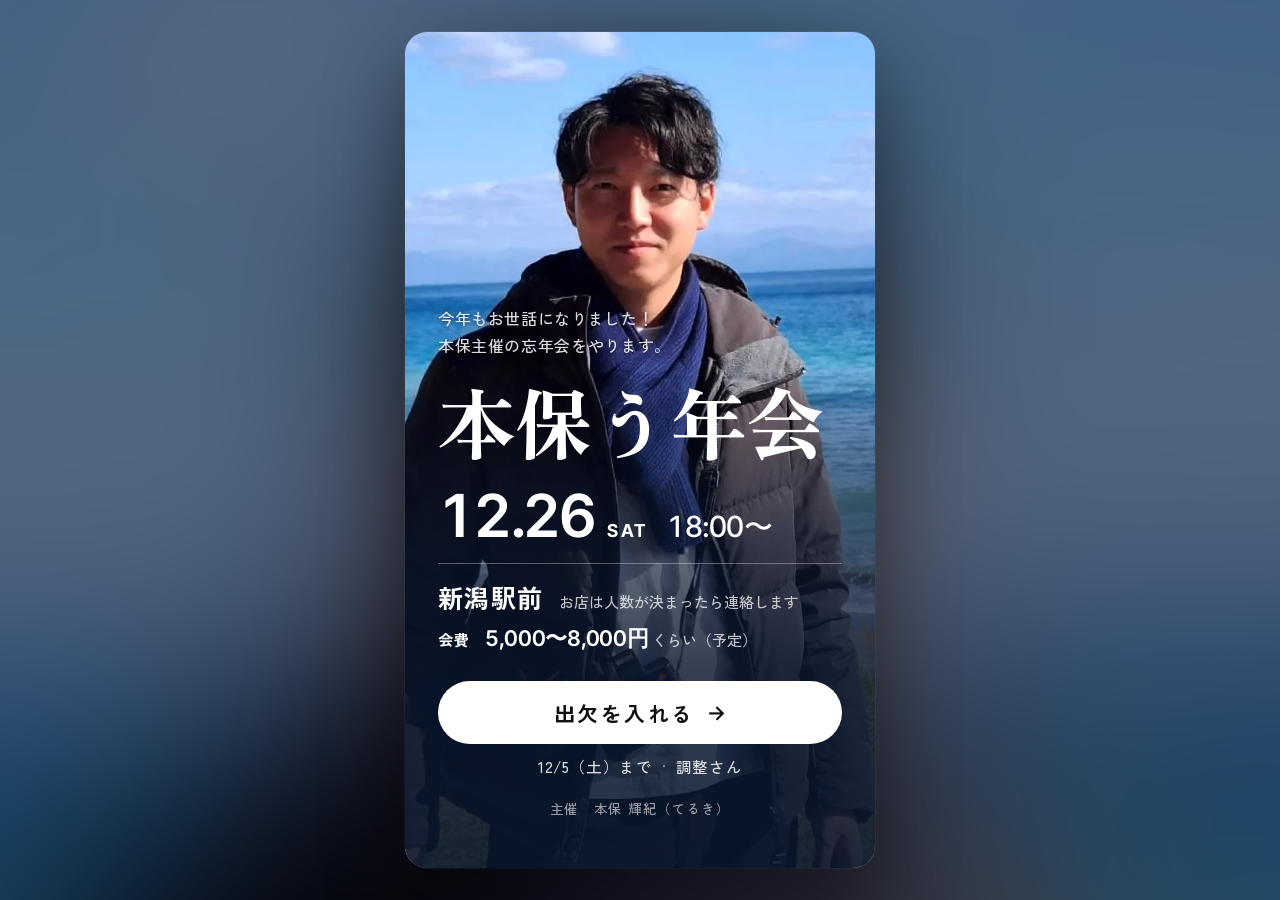
==== commit de16f77e: "本保う年会: 会費の目安（5,000〜8,000円くらい・予定）を追加。story.png更新、説明文に会費を追記、css v=9" ====
--- a/bonenkai-2026/index.html
+++ b/bonenkai-2026/index.html
@@ -4,16 +4,17 @@
 <meta charset="utf-8">
 <meta name="viewport" content="width=device-width,initial-scale=1,viewport-fit=cover">
 <title>本保う年会｜2026年12月26日（土）18:00〜 新潟駅前</title>
-<meta name="description" content="今年もお世話になりました！本保主催の忘年会をやります。2026年12月26日（土）18:00〜、新潟駅前。出欠は12月5日（土）までに調整さんでお知らせください。">
+<meta name="description" content="今年もお世話になりました！本保主催の忘年会をやります。2026年12月26日（土）18:00〜、新潟駅前。会費は5,000〜8,000円くらい（予定）。出欠は12月5日（土）までに調整さんでお知らせください。">
 <meta name="robots" content="noindex,nofollow">
 <meta property="og:type" content="website">
 <meta property="og:title" content="本保う年会｜12月26日（土）18:00〜 新潟駅前">
-<meta property="og:description" content="今年もお世話になりました！本保主催の忘年会をやります。出欠は12月5日（土）までに調整さんで。">
+<meta property="og:description" content="今年もお世話になりました！本保主催の忘年会をやります。会費は5,000〜8,000円くらい（予定）。出欠は12月5日（土）までに調整さんで。">
 <meta property="og:url" content="https://honbo-teruki.github.io/client-previews/bonenkai-2026/">
 <meta property="og:image" content="https://honbo-teruki.github.io/client-previews/bonenkai-2026/img/ogp-v6.jpg">
 <meta property="og:image:width" content="1200">
 <meta property="og:image:height" content="630">
 <meta name="twitter:card" content="summary_large_image">
+<meta name="twitter:image" content="https://honbo-teruki.github.io/client-previews/bonenkai-2026/img/ogp-v6.jpg">
 <meta name="theme-color" content="#08162c">
 <link rel="icon" href="img/favicon.ico" sizes="any">
 <link rel="icon" type="image/png" href="img/favicon-48.png">
@@ -22,7 +23,7 @@
 <link rel="preconnect" href="https://fonts.googleapis.com">
 <link rel="preconnect" href="https://fonts.gstatic.com" crossorigin>
 <link href="https://fonts.googleapis.com/css2?family=Inter+Tight:wght@500;600;700&family=Zen+Old+Mincho:wght@700;900&family=Zen+Kaku+Gothic+New:wght@500;700&display=swap" rel="stylesheet">
-<link rel="stylesheet" href="style.css?v=8">
+<link rel="stylesheet" href="style.css?v=9">
 </head>
 <body>
 <div class="backdrop" aria-hidden="true"></div>
@@ -38,6 +39,7 @@
     <p class="when"><span class="date">12.26</span><span class="dow">SAT</span><span class="time">18:00〜</span></p>
 
     <p class="where"><span class="nw place">新潟駅前</span><span class="nw note">お店は人数が決まったら連絡します</span></p>
+    <p class="fee"><span class="nw fee-label">会費</span><span class="nw"><span class="fee-amount">5,000〜8,000円</span>くらい（予定）</span></p>
 
     <div class="rsvp">
       <a class="btn" href="https://chouseisan.com/s?h=5b93fd0602bd4fe986247aafb72ce0ce" target="_blank" rel="noopener">出欠を入れる<span class="arrow" aria-hidden="true">→</span></a>
--- a/bonenkai-2026/style.css
+++ b/bonenkai-2026/style.css
@@ -63,6 +63,12 @@
 }
 .place{font-size:5.4cqw; font-weight:700; letter-spacing:.06em}
 .note{font-size:max(11px,3.2cqw); color:rgba(255,255,255,.74)}
+.fee{
+  display:flex; flex-wrap:wrap; align-items:baseline; gap:.2em 3.2cqw;
+  margin-top:1.1cqh; font-size:max(11px,3.2cqw); color:rgba(255,255,255,.74);
+}
+.fee-label{font-weight:700; color:#fff; letter-spacing:.08em}
+.fee-amount{font-family:"Inter Tight","Inter",sans-serif; font-feature-settings:"tnum" 1; font-size:4.6cqw; font-weight:600; color:#fff; letter-spacing:-.01em; margin-right:.15em}
 
 .rsvp{margin-top:3.4cqh}
 .btn{
@@ -104,5 +110,5 @@
 }
 /* 9:16に近い横長めの画面では、写真を少し上へ寄せて顔とメモの間を空ける */
 @container (min-aspect-ratio: 53/100){
-  .photo{height:109%; inset:auto 0 0 0}
+  .photo{height:116%; inset:auto 0 0 0}
 }
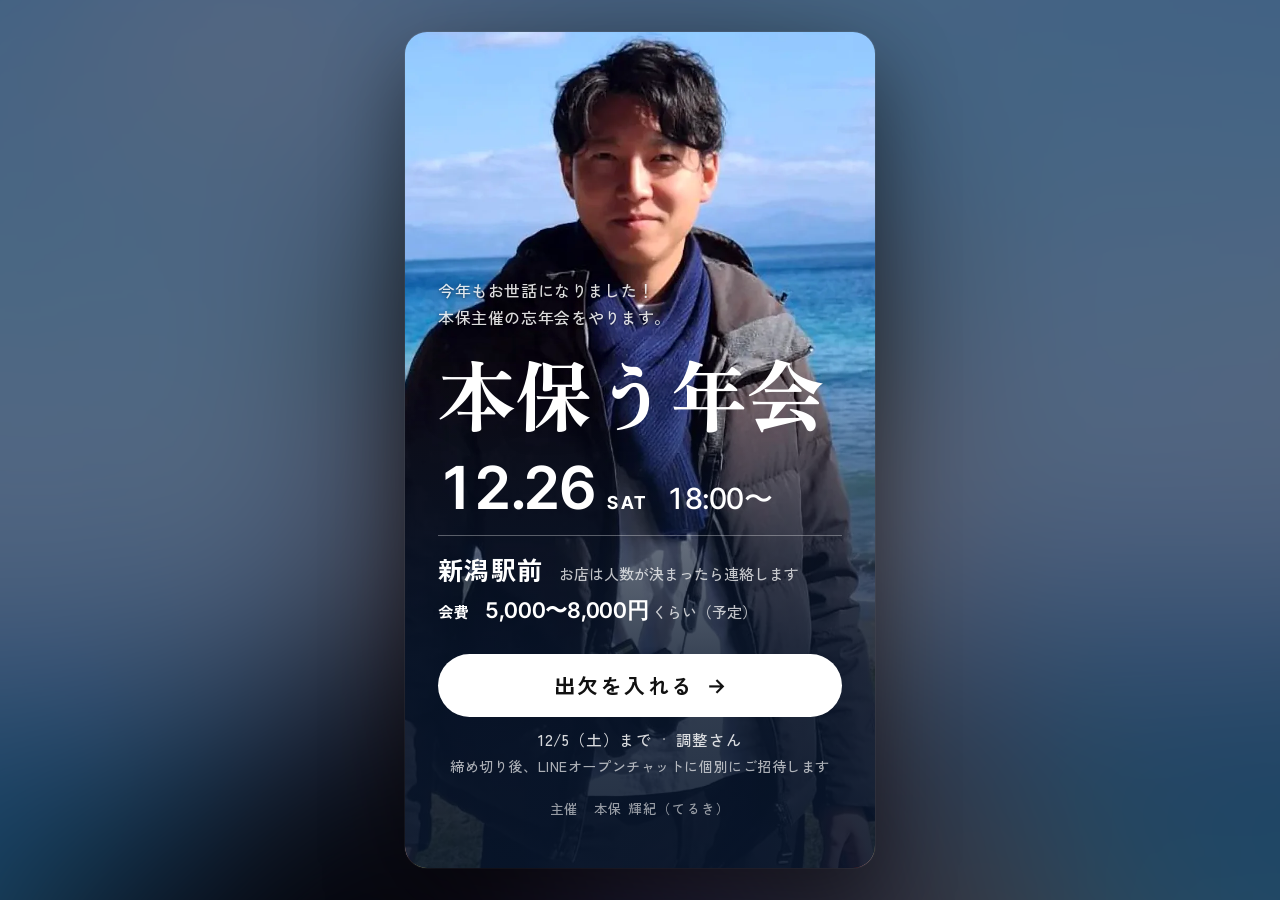
==== commit ab456887: "本保う年会: 締め切り後のLINEオープンチャット招待の案内を追加。story.png更新、css v=10" ====
--- a/bonenkai-2026/index.html
+++ b/bonenkai-2026/index.html
@@ -23,7 +23,7 @@
 <link rel="preconnect" href="https://fonts.googleapis.com">
 <link rel="preconnect" href="https://fonts.gstatic.com" crossorigin>
 <link href="https://fonts.googleapis.com/css2?family=Inter+Tight:wght@500;600;700&family=Zen+Old+Mincho:wght@700;900&family=Zen+Kaku+Gothic+New:wght@500;700&display=swap" rel="stylesheet">
-<link rel="stylesheet" href="style.css?v=9">
+<link rel="stylesheet" href="style.css?v=10">
 </head>
 <body>
 <div class="backdrop" aria-hidden="true"></div>
@@ -44,6 +44,7 @@
     <div class="rsvp">
       <a class="btn" href="https://chouseisan.com/s?h=5b93fd0602bd4fe986247aafb72ce0ce" target="_blank" rel="noopener">出欠を入れる<span class="arrow" aria-hidden="true">→</span></a>
       <p class="due"><span class="nw">12/5（土）まで</span><span class="sep" aria-hidden="true">·</span><span class="nw">調整さん</span></p>
+      <p class="invite"><span class="nw">締め切り後、</span><span class="nw">LINEオープンチャットに</span><span class="nw">個別にご招待します</span></p>
     </div>
 
     <p class="host"><span class="nw">主催　本保 輝紀（てるき）</span></p>
--- a/bonenkai-2026/style.css
+++ b/bonenkai-2026/style.css
@@ -88,6 +88,10 @@
   color:rgba(255,255,255,.84); letter-spacing:.04em;
 }
 .due .sep{margin:0 .6em; opacity:.6}
+.invite{
+  margin-top:.6cqh; text-align:center; font-size:max(10px,3cqw); line-height:1.6;
+  color:rgba(255,255,255,.66); letter-spacing:.04em;
+}
 
 .host{
   margin-top:2.6cqh; text-align:center; font-size:max(10px,2.8cqw);
@@ -110,5 +114,5 @@
 }
 /* 9:16に近い横長めの画面では、写真を少し上へ寄せて顔とメモの間を空ける */
 @container (min-aspect-ratio: 53/100){
-  .photo{height:116%; inset:auto 0 0 0}
+  .photo{height:121%; inset:auto 0 0 0}
 }
